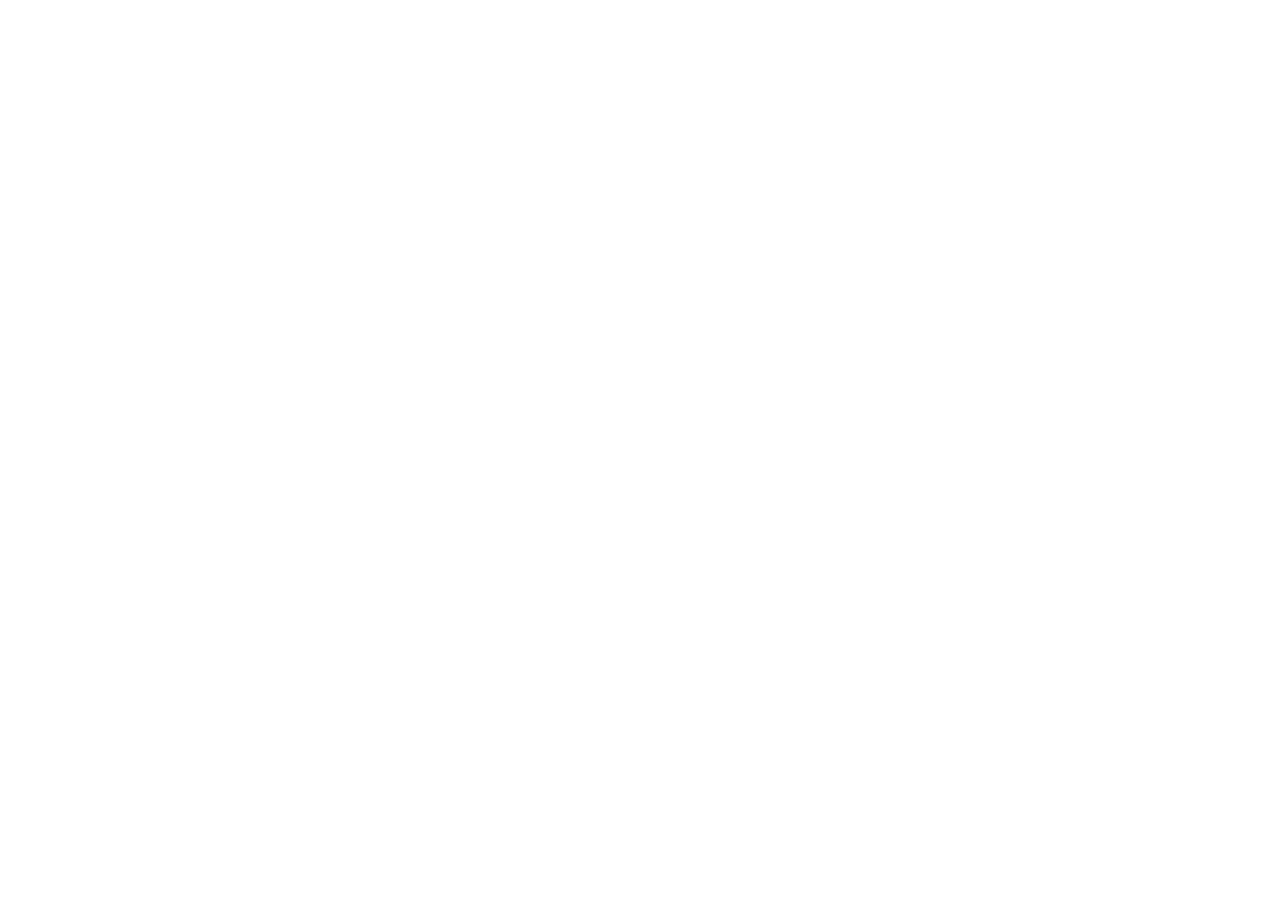
==== pages/PaginaAgendamento.html @ 6a47214d "- Criada as paginas e colocado o bootstrap (CDN)" ====
<!DOCTYPE html>
<html lang="en">
<head>
    <meta charset="UTF-8">
    <meta name="viewport" content="width=device-width, initial-scale=1.0">
    <title>Página de Agendamento</title>
     <link href="https://cdn.jsdelivr.net/npm/bootstrap@5.3.8/dist/css/bootstrap.min.css" rel="stylesheet" integrity="sha384-sRIl4kxILFvY47J16cr9ZwB07vP4J8+LH7qKQnuqkuIAvNWLzeN8tE5YBujZqJLB" crossorigin="anonymous">
</head>
<body>

     <script src="https://cdn.jsdelivr.net/npm/bootstrap@5.3.8/dist/js/bootstrap.bundle.min.js" integrity="sha384-FKyoEForCGlyvwx9Hj09JcYn3nv7wiPVlz7YYwJrWVcXK/BmnVDxM+D2scQbITxI" crossorigin="anonymous"></script>
</body>
</html>
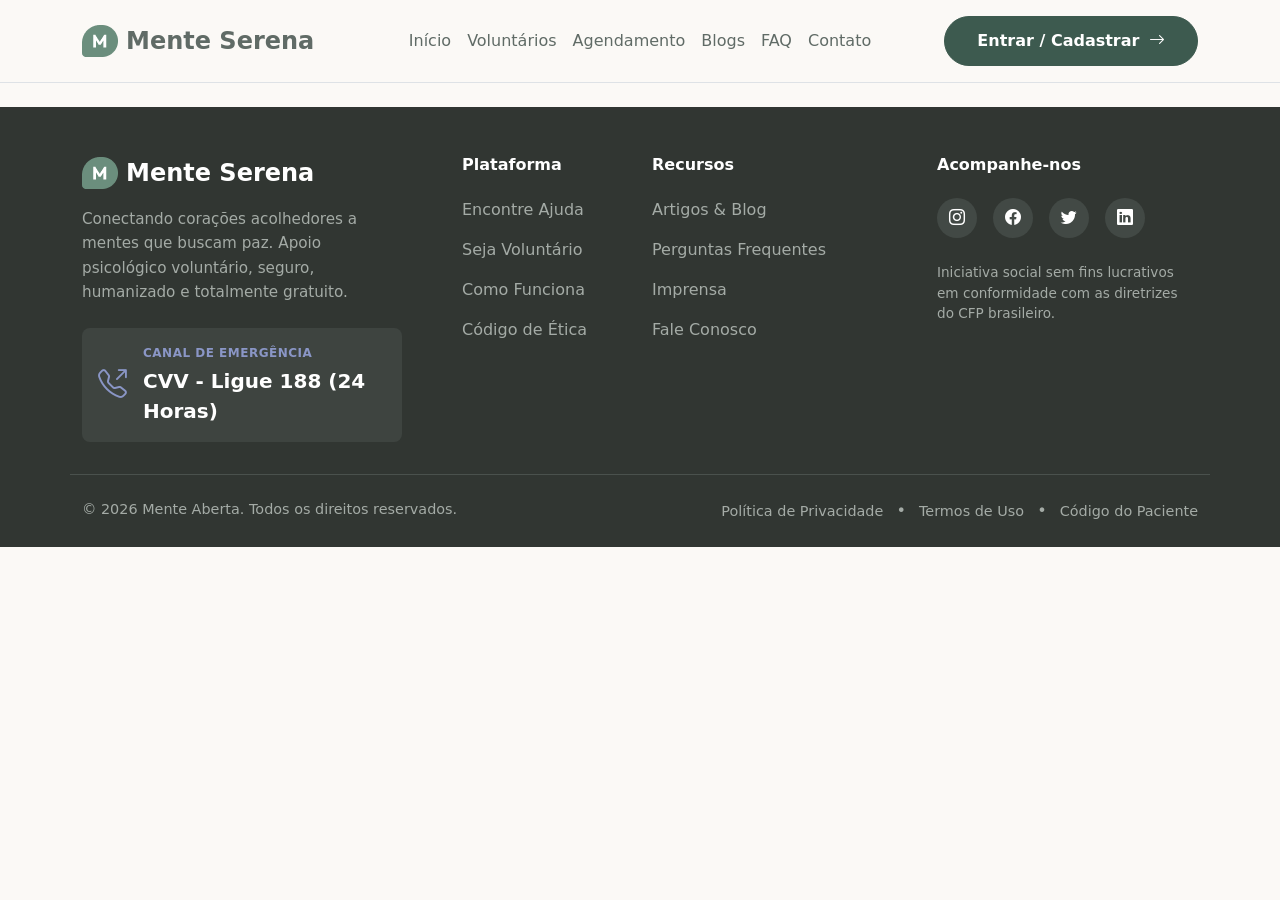
==== commit 8bbcab24: "- Todas telas tem headers e footers" ====
--- a/pages/PaginaAgendamento.html
+++ b/pages/PaginaAgendamento.html
@@ -1,13 +1,140 @@
 <!DOCTYPE html>
 <html lang="en">
+
 <head>
-    <meta charset="UTF-8">
-    <meta name="viewport" content="width=device-width, initial-scale=1.0">
-    <title>Página de Agendamento</title>
-     <link href="https://cdn.jsdelivr.net/npm/bootstrap@5.3.8/dist/css/bootstrap.min.css" rel="stylesheet" integrity="sha384-sRIl4kxILFvY47J16cr9ZwB07vP4J8+LH7qKQnuqkuIAvNWLzeN8tE5YBujZqJLB" crossorigin="anonymous">
+     <meta charset="UTF-8">
+     <meta name="viewport" content="width=device-width, initial-scale=1.0">
+     <title>Página de Agendamento</title>
+     <link href="https://cdn.jsdelivr.net/npm/bootstrap-icons/font/bootstrap-icons.css" rel="stylesheet">
+     <link href="https://cdn.jsdelivr.net/npm/bootstrap@5.3.8/dist/css/bootstrap.min.css" rel="stylesheet"
+          integrity="sha384-sRIl4kxILFvY47J16cr9ZwB07vP4J8+LH7qKQnuqkuIAvNWLzeN8tE5YBujZqJLB" crossorigin="anonymous">
+     <link rel="stylesheet" href="../css/main.css">
+     <link rel="stylesheet" href="../css/login.css">
 </head>
+
 <body>
+     <header class="border-bottom mb-4 py-3">
+          <div class="container">
+               <nav class="d-flex flex-wrap align-items-center justify-content-center justify-content-md-between">
 
-     <script src="https://cdn.jsdelivr.net/npm/bootstrap@5.3.8/dist/js/bootstrap.bundle.min.js" integrity="sha384-FKyoEForCGlyvwx9Hj09JcYn3nv7wiPVlz7YYwJrWVcXK/BmnVDxM+D2scQbITxI" crossorigin="anonymous"></script>
+                    <!-- Parte da Logo -->
+                    <div class="col-md-3 mb-2 mb-md-0 d-flex">
+                         <a class="d-inline-flex align-items-center link-body-emphasis text-decoration-none h4 mb-0"
+                              style="transition: 0.3s;" href="../index.html">
+                              <img src="../img/logo-badge.png" alt="Logo" width="36" height="32" class="me-2">
+                              <span class="fw-semibold">Mente Serena</span>
+                         </a>
+                    </div>
+
+                    <!-- Links de Navegação -->
+                    <ul class="nav col-12 col-md-auto mb-2 justify-content-center mb-md-0">
+                         <li><a href="../index.html" class="nav-link px-2 link-body-emphasis">Início</a></li>
+                         <li><a href="PaginaPerfilVoluntarios.html"
+                                   class="nav-link px-2 link-body-emphasis">Voluntários</a></li>
+                         <li><a href="PaginaAgendamento.html" class="nav-link px-2 link-body-emphasis">Agendamento</a>
+                         </li>
+                         <li><a href="PaginaBlogs.html" class="nav-link px-2 link-body-emphasis">Blogs</a></li>
+                         <li><a href="PaginaFAQ.html" class="nav-link px-2 link-body-emphasis">FAQ</a></li>
+                         <li><a href="PaginaContatoSuporte.html" class="nav-link px-2 link-body-emphasis">Contato</a>
+                         </li>
+                    </ul>
+
+                    <!-- Botões de Login e Jornada -->
+                    <div class="col-md-3 text-md-end text-center mt-3 mt-md-0">
+                         <a href="PaginaCadastro.html" class="btn btn-success fw-semibold">Entrar / Cadastrar
+                              <span class="ms-1">
+                                   <i class="bi bi-arrow-right"></i>
+                              </span>
+                         </a>
+                    </div>
+
+               </nav>
+          </div>
+     </header>
+
+     <main>
+          
+     </main>
+
+     <footer class="bg-footer-custom pt-5 pb-4">
+          <div class="container">
+               <div class="row">
+                    <div class="col-lg-4 col-md-12 mb-4 pe-lg-5">
+                         <a class="d-inline-flex align-items-center text-white text-decoration-none mb-3" href="#">
+                              <img src="../img/logo-badge.png" alt="Logo" width="36" height="32" class="me-2">
+                              <span class="fs-4 fw-bold">Mente Serena</span>
+                         </a>
+                         <p class="text-muted-custom mb-4" style="font-size: 0.95rem; line-height: 1.6;">
+                              Conectando corações acolhedores a mentes que buscam paz. Apoio psicológico voluntário,
+                              seguro,
+                              humanizado e totalmente gratuito.
+                         </p>
+
+                         <div class="emergency-card d-flex align-items-center p-3">
+                              <i class="bi bi-telephone-outbound emergency-icon me-3"></i>
+                              <div>
+                                   <div class="emergency-title text-uppercase fw-semibold mb-1">Canal de Emergência
+                                   </div>
+                                   <div class="fw-bold fs-5 text-white">CVV - Ligue 188 (24 Horas)</div>
+                              </div>
+                         </div>
+                    </div>
+
+                    <div class="col-lg-2 col-md-4 mb-4">
+                         <h6 class="fw-bold mb-4">Plataforma</h6>
+                         <ul class="list-unstyled">
+                              <li class="mb-3"><a href="#" class="footer-link">Encontre Ajuda</a></li>
+                              <li class="mb-3"><a href="#" class="footer-link">Seja Voluntário</a></li>
+                              <li class="mb-3"><a href="#" class="footer-link">Como Funciona</a></li>
+                              <li class="mb-3"><a href="#" class="footer-link">Código de Ética</a></li>
+                         </ul>
+                    </div>
+
+                    <div class="col-lg-3 col-md-4 mb-4">
+                         <h6 class="fw-bold mb-4">Recursos</h6>
+                         <ul class="list-unstyled">
+                              <li class="mb-3"><a href="#" class="footer-link">Artigos & Blog</a></li>
+                              <li class="mb-3"><a href="#" class="footer-link">Perguntas Frequentes</a></li>
+                              <li class="mb-3"><a href="#" class="footer-link">Imprensa</a></li>
+                              <li class="mb-3"><a href="#" class="footer-link">Fale Conosco</a></li>
+                         </ul>
+                    </div>
+
+                    <div class="col-lg-3 col-md-4 mb-4">
+                         <h6 class="fw-bold mb-4">Acompanhe-nos</h6>
+                         <div class="d-flex mb-4">
+                              <a href="#" class="social-btn rounded-circle me-3"><i class="bi bi-instagram"></i></a>
+                              <a href="#" class="social-btn rounded-circle me-3"><i class="bi bi-facebook"></i></a>
+                              <a href="#" class="social-btn rounded-circle me-3"><i class="bi bi-twitter"></i></a>
+                              <a href="#" class="social-btn rounded-circle"><i class="bi bi-linkedin"></i></a>
+                         </div>
+                         <p class="text-muted-custom" style="font-size: 0.85rem; line-height: 1.5;">
+                              Iniciativa social sem fins lucrativos em conformidade com as diretrizes do CFP brasileiro.
+                         </p>
+                    </div>
+               </div>
+
+               <!-- Parte Inferior do Rodapé (Direitos e Links de Privacidade) -->
+               <div class="row border-top border-secondary pt-4 mt-2" style="border-color: #4a514d !important;">
+                    <div class="col-md-6 text-center text-md-start mb-3 mb-md-0">
+                         <p class="text-muted-custom mb-0" style="font-size: 0.9rem;">
+                              © 2026 Mente Aberta. Todos os direitos reservados.
+                         </p>
+                    </div>
+                    <div class="col-md-6 text-center text-md-end">
+                         <a href="#" class="footer-link" style="font-size: 0.9rem;">Política de Privacidade</a>
+                         <span class="text-muted-custom mx-2">•</span>
+                         <a href="#" class="footer-link" style="font-size: 0.9rem;">Termos de Uso</a>
+                         <span class="text-muted-custom mx-2">•</span>
+                         <a href="#" class="footer-link" style="font-size: 0.9rem;">Código do Paciente</a>
+                    </div>
+               </div>
+          </div>
+     </footer>
+
+     <script src="https://cdn.jsdelivr.net/npm/bootstrap@5.3.8/dist/js/bootstrap.bundle.min.js"
+          integrity="sha384-FKyoEForCGlyvwx9Hj09JcYn3nv7wiPVlz7YYwJrWVcXK/BmnVDxM+D2scQbITxI"
+          crossorigin="anonymous"></script>
 </body>
+
 </html>
--- a/css/main.css
+++ b/css/main.css
@@ -0,0 +1,276 @@
+:root {
+    /* Corrigido para formato RGB (R, G, B) para evitar quebra no Bootstrap */
+    --bs-emphasis-color-rgb: 96, 107, 102; 
+    --bs-emphasis-color: #2B3330;
+    --bs-text-p: #606B66;
+    
+    /* Variáveis globais para o tema para facilitar futuras alterações */
+    --theme-primary: #3D5A4F;
+    --theme-primary-hover:  #5A7A6A; /* Tom mais escuro para feedback de clique/hover */
+    --theme-white: #FFFFFF;
+    --theme-547565: #547565; /* Cor verde acinzentada */
+}
+
+body {
+    background-color: #FBF9F6;
+    max-height: 100vh;
+}
+
+/* Agrupamento de propriedades repetidas nos botões */
+.btn-success, .btn-agendar, .btn-voluntario,
+.btn-outline-secondary {
+    border-radius: 2.25rem;
+    padding: 0.75rem 2rem;
+    transition: 0.3s;
+}
+
+.btn-success {
+    --bs-btn-color: #fff;
+    --bs-btn-bg: var(--theme-primary);
+    --bs-btn-border-color: var(--theme-primary);
+    --bs-btn-hover-color: #fff;
+    --bs-btn-hover-bg: var(--theme-primary-hover);
+    --bs-btn-hover-border-color: var(--theme-primary-hover);
+    --bs-btn-focus-shadow-rgb: 60, 153, 110;
+    --bs-btn-active-color: #fff;
+    --bs-btn-active-bg: var(--theme-primary-hover);
+    --bs-btn-active-border-color: var(--theme-primary-hover);
+    --bs-btn-active-shadow: inset 0 3px 5px rgba(0, 0, 0, 0.125);
+    --bs-btn-disabled-color: #fff;
+    --bs-btn-disabled-bg: var(--theme-primary);
+    --bs-btn-disabled-border-color: var(--theme-primary);
+}
+
+.btn-agendar {
+    --bs-btn-color: #6B8E7D; /* Cor do texto do botão */
+    --bs-btn-bg: var(--theme-white);
+    --bs-btn-border-color: var(--theme-white);
+    --bs-btn-hover-color: #fff;
+    --bs-btn-hover-bg: var(--theme-primary-hover);
+    --bs-btn-hover-border-color: var(--theme-primary-hover);
+    --bs-btn-focus-shadow-rgb: 60, 153, 110;
+    --bs-btn-active-color: #fff;
+    --bs-btn-active-bg: var(--theme-primary-hover);
+    --bs-btn-active-border-color: var(--theme-primary-hover);
+    --bs-btn-active-shadow: inset 0 3px 5px rgba(0, 0, 0, 0.125);
+    --bs-btn-disabled-color: #fff;
+    --bs-btn-disabled-bg: var(--theme-white);
+    --bs-btn-disabled-border-color: var(--theme-white);
+}
+
+.btn-voluntario {
+    --bs-btn-color: var(--theme-white); /* Cor do texto do botão */
+    --bs-btn-bg: var(--theme-547565);
+    --bs-btn-border-color: var(--theme-547565);
+    --bs-btn-hover-color: #fff;
+    --bs-btn-hover-bg: var(--theme-primary-hover);
+    --bs-btn-hover-border-color: var(--theme-primary-hover);
+    --bs-btn-focus-shadow-rgb: 60, 153, 110;
+    --bs-btn-active-color: #fff;
+    --bs-btn-active-bg: var(--theme-primary-hover);
+    --bs-btn-active-border-color: var(--theme-primary-hover);
+    --bs-btn-active-shadow: inset 0 3px 5px rgba(0, 0, 0, 0.125);
+    --bs-btn-disabled-color: #fff;
+    --bs-btn-disabled-bg: var(--theme-547565);
+    --bs-btn-disabled-border-color: var(--theme-547565);
+}
+
+.btn-voluntario, .btn-agendar {
+    min-width: 300px; /* Garante que os botões tenham largura mínima consistente */
+    min-height: 60px; /* Garante que os botões tenham altura mínima consistente */
+}
+
+.btn-outline-secondary {
+    --bs-btn-color: var(--theme-primary);
+    --bs-btn-border-color: var(--theme-primary);
+    --bs-btn-hover-color: #fff;
+    --bs-btn-hover-bg: var(--theme-primary);
+    --bs-btn-hover-border-color: var(--theme-primary);
+    --bs-btn-focus-shadow-rgb: 60, 153, 110;
+    --bs-btn-active-color: #fff;
+    --bs-btn-active-bg: var(--theme-primary);
+    --bs-btn-active-border-color: var(--theme-primary);
+    --bs-btn-active-shadow: inset 0 3px 5px rgba(0, 0, 0, 0.125);
+    --bs-btn-disabled-color: var(--theme-primary);
+    --bs-btn-disabled-bg: transparent;
+    --bs-btn-disabled-border-color: var(--theme-primary);
+    --bs-gradient: none;
+}
+
+.text-p li {
+    font-size: 1.125rem;
+    font-weight: 500;
+    color: inherit; /* Herda o --bs-text-p da classe pai automaticamente */
+}
+
+/* =========================================
+   HERANÇA: .card-lt e .card-lt-hero
+   ========================================= */
+
+/* 1. Propriedades base compartilhadas (Herança) */
+.card-lt, 
+.card-lt-hero {
+    text-transform: uppercase;
+    font-weight: bold;
+    color: var(--theme-primary);
+    background-color: #E8EFEA;
+    border-radius: 2.25rem;
+    padding: 0.05rem 1rem;
+}
+
+/* ... Suas variáveis :root continuam iguais ... */
+
+.bg-grid {
+    background-color: #E8EFEA;
+}
+
+/* Ajuste dos Cartões Brancos */
+.bg-grid-div {
+    background-color: #FFFFFF;
+    padding: 2rem 1.5rem; /* Mais espaçamento interno para imitar a imagem */
+    border-radius: 1.5rem; /* Bordas bem arredondadas, mas um pouco mais suaves que 2.25rem */
+    box-shadow: 0 4px 15px rgba(0, 0, 0, 0.02); /* Sombra super leve (opcional, dá profundidade) */
+}
+
+/* Cor e tamanho customizados para os números grandes */
+.text-numbers {
+    color: #6C8E7B; /* Tom de verde acinzentado inspirado na imagem */
+    font-size: 2.8rem;
+    letter-spacing: -1px;
+}
+
+/* Subtítulos menores e mais sutis */
+.text-p {
+    color: var(--bs-text-p);
+    font-weight: 350;
+}
+
+/* Remove a margem extra inferior da tag P dentro do cartão para melhor alinhamento */
+.bg-grid-div p.small {
+    font-size: 1rem;
+}
+
+.bg-footer {
+    background-color: var(--theme-primary);
+}
+
+.bg-footer-custom {
+    background-color: #313632; /* Cor de fundo esverdeada/acinzentada escura */
+    color: #ffffff;
+}
+.text-muted-custom {
+    color: #a4aba6 !important; /* Cor do texto secundário */
+}
+.emergency-card {
+    background-color: #3e4440; /* Fundo do card de emergência */
+    border-radius: 8px;
+}
+.emergency-title {
+    color: #8a96c6; /* Cor roxa/azulada do título de emergência */
+    font-size: 0.75rem;
+    letter-spacing: 0.5px;
+}
+.emergency-icon {
+    color: #8a96c6;
+    font-size: 1.8rem;
+}
+.social-btn {
+    width: 40px;
+    height: 40px;
+    background-color: #424945; /* Fundo dos botões sociais */
+    border: none;
+    color: white;
+    display: inline-flex;
+    align-items: center;
+    justify-content: center;
+    transition: 0.3s;
+}
+.social-btn:hover {
+    background-color: #555d58;
+    color: white;
+}
+.footer-link {
+    color: #a4aba6;
+    text-decoration: none;
+    transition: 0.3s;
+}
+.footer-link:hover {
+    color: #ffffff;
+}
+
+.bg-passo-a-passo {
+    background-color: #f3f5fb; /* Fundo azul acinzentado claro */
+}
+
+.badge-passo {
+    background-color: #eaf1ed; /* Fundo esverdeado da tag */
+    color: #5c7b64; /* Texto verde escuro */
+    padding: 0.4rem 1.2rem;
+    border-radius: 50rem;
+    font-size: 0.75rem;
+    letter-spacing: 0.5px;
+}
+
+.step-card {
+    background-color: #ffffff;
+    border-radius: 24px; /* Bordas bem arredondadas */
+    padding: 2.5rem 2rem; /* Espaçamento interno */
+    box-shadow: 0 4px 15px rgba(0, 0, 0, 0.02); /* Sombra bem sutil */
+    display: flex;
+    flex-direction: column;
+}
+
+.circle-number {
+    width: 60px;
+    height: 60px;
+    border-radius: 50%;
+    background-color: #eceffe; /* Fundo lilás claro */
+    color: #7983c8; /* Texto lilás escuro */
+    display: flex;
+    align-items: center;
+    justify-content: center;
+    font-size: 1.25rem;
+    font-weight: 700;
+    margin-bottom: 1.5rem;
+}
+
+.bg-atende-voluntario {
+    background-color: #6B8E7D; /* Fundo azul acinzentado claro */
+    padding: 2.5rem 2rem; /* Espaçamento interno */
+}
+
+.bg-importancia {
+    background-color: #f3f5fb; /* Fundo azul acinzentado claro */
+    padding: 2.5rem 2rem; /* Espaçamento interno */
+}
+
+.bg-importancia-card {
+    background-color: #FFF; 
+    border-radius: 24px; /* Bordas bem arredondadas */
+    width: 17rem;
+    padding: 2rem 1.5rem; /* Ajustei levemente o padding para os itens respirarem melhor */
+    box-shadow: 0 4px 15px rgba(0, 0, 0, 0.02); /* Sombra bem sutil */
+    margin: 1rem;
+    display: flex;
+    flex-direction: column;
+}
+
+/* Nova classe para o fundo arredondado dos ícones */
+.icon-wrapper {
+    background-color: #e8f5e9; /* Fundo verde bem suave */
+    color: #2e7d32; /* Cor do ícone mais escura para contraste */
+    min-width: 45px;
+    height: 45px;
+    border-radius: 50%; /* Deixa perfeitamente redondo */
+    display: flex;
+    align-items: center;
+    justify-content: center;
+}
+
+/* Estilo sutil para o texto descritivo */
+.card-desc {
+    color: #6c757d;
+    font-size: 0.9rem;
+    line-height: 1.4;
+    margin-bottom: 0;
+}
--- a/css/login.css
+++ b/css/login.css
@@ -0,0 +1,121 @@
+/* Cor de fundo da seção principal para dar contraste com o formulário branco */
+.bg-section {
+    background-color: #F9F8F6;
+}
+
+/* Ajuste do Card de Login */
+.bg-login {
+    background-color: #FFFFFF;
+    box-shadow: 0 8px 30px rgba(0, 0, 0, 0.05); /* Sombra mais difusa e suave */
+    border-radius: 24px; /* Reduzido de 50px para combinar com a imagem */
+    padding: 2.5rem !important;
+}
+
+/* Badge Superior (Seja bem-vindo) */
+.badge-welcome {
+    background-color: #EAF0EC;
+    color: #3D5A4F;
+    padding: 0.5rem 1rem;
+    border-radius: 20px;
+    font-size: 0.8rem;
+    font-weight: 700;
+    letter-spacing: 0.5px;
+}
+
+/* Container de botões (Toggle de Abas) */
+.toggle-container {
+    background-color: #F9F8F6;
+    border-radius: 50px;
+    padding: 4px;
+    display: flex;
+}
+
+.toggle-btn {
+    border-radius: 50px;
+    font-weight: 600;
+    font-size: 0.95rem;
+    color: #8C8C8C;
+    border: none;
+    background: transparent;
+    padding: 10px;
+    transition: all 0.3s ease;
+}
+
+.toggle-btn.active {
+    background-color: #FFFFFF;
+    color: #3D5A4F;
+    box-shadow: 0 2px 10px rgba(0, 0, 0, 0.05);
+}
+
+.toggle-btn-role.active {
+    background-color: #3D5A4F;
+    color: #FFFFFF;
+}
+
+/* Botão de Envio (Criar Conta) */
+.btn-primary-custom {
+    background-color: #3D5A4F;
+    border-color: #3D5A4F;
+    color: #FFFFFF;
+    border-radius: 12px;
+    padding: 12px;
+    transition: 0.3s;
+}
+
+.btn-primary-custom:hover {
+    background-color: #5A7A6A;
+    color: #FFFFFF;
+}
+
+/* Campos de Input */
+.form-control-custom {
+    border-radius: 12px;
+    border: 1px solid #E2EBE8;
+    padding: 0.8rem 1rem;
+    box-shadow: none;
+    font-size: 0.95rem;
+}
+
+.form-control-custom:focus {
+    border-color: #6B8E7D;
+    box-shadow: 0 0 0 0.2rem rgba(107, 142, 125, 0.25);
+}
+
+/* Grupo de Input para a Senha (ícone do olho) */
+.input-group-password .form-control-custom {
+    border-right: none;
+    border-top-right-radius: 0;
+    border-bottom-right-radius: 0;
+}
+
+.input-group-password .input-group-text {
+    background-color: transparent;
+    border: 1px solid #E2EBE8;
+    border-left: none;
+    border-top-right-radius: 12px;
+    border-bottom-right-radius: 12px;
+    cursor: pointer;
+    color: #A0AAB2;
+}
+
+/* Botões Sociais */
+.btn-outline-social {
+    border: 1px solid #E2EBE8;
+    background-color: #FFFFFF;
+    color: #2C3330;
+    border-radius: 12px;
+    padding: 10px;
+    font-weight: 500;
+    font-size: 0.95rem;
+    transition: background-color 0.2s;
+}
+
+.btn-outline-social:hover {
+    background-color: #F8F9FA;
+}
+
+/* Checkbox Personalizado */
+.form-check-input-custom:checked {
+    background-color: #6B8E7D;
+    border-color: #6B8E7D;
+}
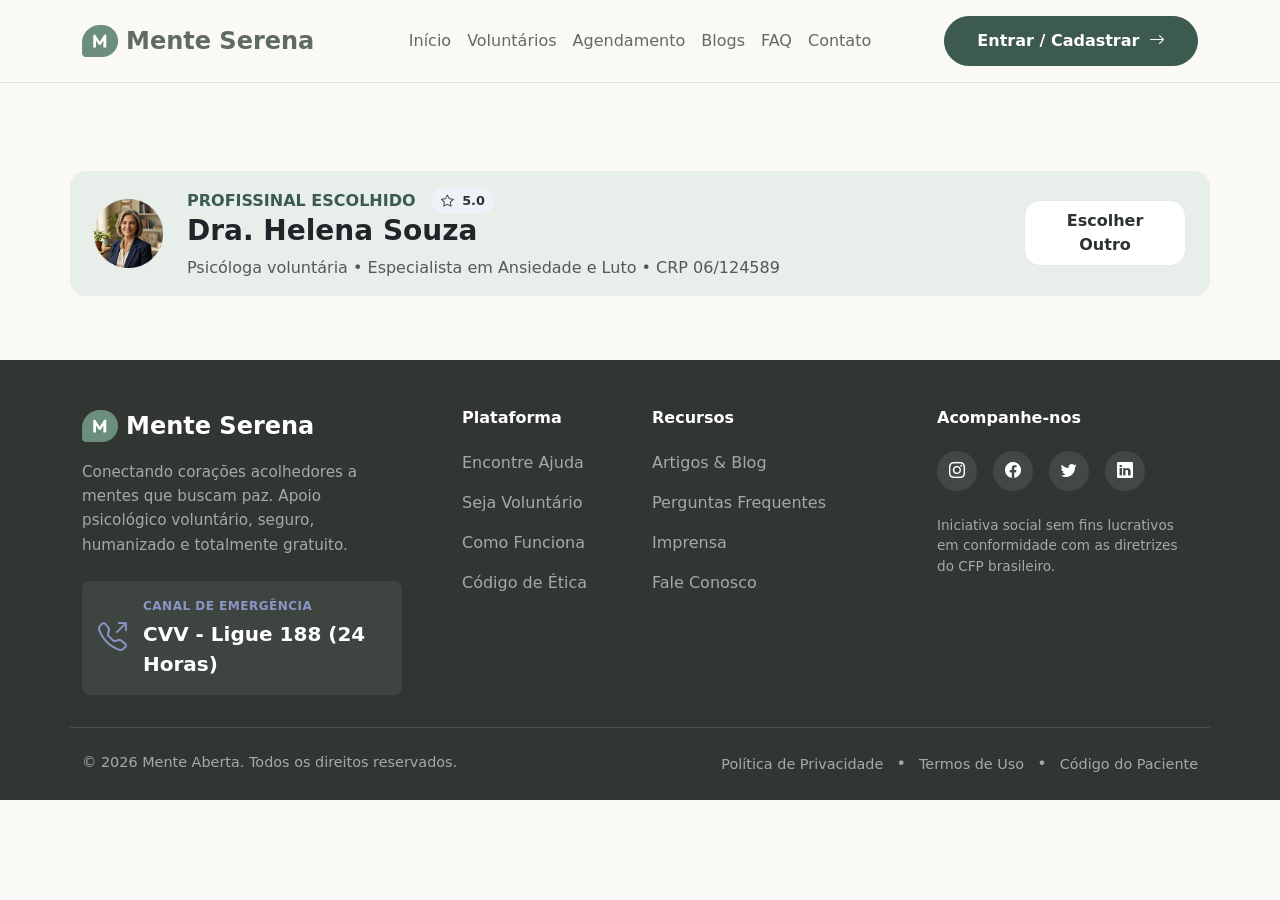
==== commit efb448ab: "- Pagina de agendamento em andamento" ====
--- a/pages/PaginaAgendamento.html
+++ b/pages/PaginaAgendamento.html
@@ -9,7 +9,7 @@
      <link href="https://cdn.jsdelivr.net/npm/bootstrap@5.3.8/dist/css/bootstrap.min.css" rel="stylesheet"
           integrity="sha384-sRIl4kxILFvY47J16cr9ZwB07vP4J8+LH7qKQnuqkuIAvNWLzeN8tE5YBujZqJLB" crossorigin="anonymous">
      <link rel="stylesheet" href="../css/main.css">
-     <link rel="stylesheet" href="../css/login.css">
+     <link rel="stylesheet" href="../css/agendamento.css">
 </head>
 
 <body>
@@ -53,7 +53,33 @@
      </header>
 
      <main>
-          
+          <section class="hero-section">
+               <div class="container px-4 rounded-4 p-3 w-100" style="background-color: #E8EFEA;">
+                    <div class="row g-4">
+                         <div class="col-lg-1 d-flex align-items-center">
+                              <img src="../img/pro-agendamento.png" alt="Dra. Helena Souza" class="img-fluid">
+                         </div>
+                         <div class="col-lg-9">
+                              <div class="d-flex align-items-center">
+                                   <div class="d-inline-flex align-items-center card-lt-hero p-0 me-3">
+                                        <span class="fw-semibold mb-0">PROFISSINAL ESCOLHIDO</span>
+                                   </div>
+                                   <div class="d-flex align-items-center tag-star rounded-4">
+                                        <i class="bi bi-star me-2"></i>
+                                        <span class="fw-semibold">5.0</span>
+                                   </div>
+                              </div>
+                              <h3 class="display fw-bold">Dra. Helena Souza</h3>
+                              <span class="text-muted">Psicóloga voluntária • Especialista em Ansiedade e Luto • CRP
+                                   06/124589</span>
+                         </div>
+                         <div class="col-lg-2 d-flex align-items-center">
+                              <button class="btn btn-agendamento-outline rounded-4 px-4 py-2 fw-semibold">Escolher
+                                   Outro</button>
+                         </div>
+                    </div>
+               </div>
+          </section>
      </main>
 
      <footer class="bg-footer-custom pt-5 pb-4">
--- a/css/main.css
+++ b/css/main.css
@@ -110,7 +110,6 @@
 /* 1. Propriedades base compartilhadas (Herança) */
 .card-lt, 
 .card-lt-hero {
-    text-transform: uppercase;
     font-weight: bold;
     color: var(--theme-primary);
     background-color: #E8EFEA;
@@ -130,6 +129,8 @@
     padding: 2rem 1.5rem; /* Mais espaçamento interno para imitar a imagem */
     border-radius: 1.5rem; /* Bordas bem arredondadas, mas um pouco mais suaves que 2.25rem */
     box-shadow: 0 4px 15px rgba(0, 0, 0, 0.02); /* Sombra super leve (opcional, dá profundidade) */
+    min-height: 220px;
+    max-height: 220px;
 }
 
 /* Cor e tamanho customizados para os números grandes */
@@ -273,4 +274,137 @@
     font-size: 0.9rem;
     line-height: 1.4;
     margin-bottom: 0;
+}
+
+.hero-section {
+    padding: 4rem 0;
+}
+
+/* Caixas de Conteúdo (Cards Brancos) */
+.content-box {
+    background-color: #FFFFFF;
+    border: 1px solid #EAEAEA;
+    border-radius: 1rem;
+    padding: 2.5rem;
+}
+
+/* Efeito sutil de hover nos cards */
+.card-hover {
+    transition: transform 0.2s ease, box-shadow 0.2s ease;
+}
+
+.card-hover:hover {
+    transform: translateY(-3px);
+    box-shadow: 0 0.5rem 1rem rgba(0, 0, 0, 0.08);
+}
+
+/* Ajuste de Botões de Categoria para usarem flex-wrap e gap sem quebrar o layout */
+.btn-category-active,
+.btn-category-inactive {
+    border-radius: 1.75rem;
+    padding: 0.45rem 1.25rem;
+    font-size: 0.85rem;
+    transition: all 0.2s ease-in-out;
+    margin: 0;
+    /* Removido margin-right fixo para usar o gap do bootstrap */
+}
+
+.btn-category-active {
+    background-color: var(--theme-primary);
+    color: #FFFFFF;
+    border: 1px solid #6B8E7D;
+}
+
+.btn-category-active:hover {
+    background-color: #547565;
+    color: #FFFFFF;
+}
+
+.btn-category-inactive {
+    background-color: #FFFFFF;
+    border: 1px solid #EAEAEA;
+    color: #5F6B65;
+}
+
+.btn-category-inactive:hover {
+    background-color: #F8F6F2;
+    color: #212529;
+}
+
+.btn-search {
+    padding: 1rem;
+    background-color: #3D5A4F;
+    color: #FFFFFF;
+}
+
+.btn-search:hover {
+    background-color: #5A7A6A;
+    color: #FFFFFF;
+}
+
+/* 1. Transição suave no contêiner principal */
+.input-group {
+    transition: border-color 0.2s ease-in-out, box-shadow 0.2s ease-in-out;
+}
+
+/* 2. Remove o foco padrão apenas do campo de texto para ele não "cortar" no meio */
+.form-control:focus {
+    box-shadow: none !important;
+    border-color: transparent !important;
+    outline: none;
+}
+
+.input-group:focus-within {
+    border-color: #5a7469 !important;
+    box-shadow: 0 0 0 0.25rem rgba(118, 151, 132, 0.25);
+}
+
+/* Checkbox Personalizado */
+.form-check-input-custom:checked {
+    background-color: #6B8E7D;
+    border-color: #6B8E7D;
+}
+
+.pagination .page-link:focus {
+    box-shadow: none;
+}
+
+.btn-pagination-active {
+    background-color: #547565;
+    width: 32px;
+    height: 32px;
+    display: flex;
+    align-items: center;
+    justify-content: center;
+    padding: 1.15rem;
+}
+
+.btn-pagination-inactive {
+    width: 32px;
+    height: 32px;
+    display: flex;
+    align-items: center;
+    justify-content: center;
+    background-color: #FFFFFF;
+    border: 1px solid #E2EBE8;
+    padding: 1.15rem;
+}
+
+.tag-especializacao, .tag-star {
+    padding: 0.25rem 0.6rem;
+    border-radius: 0.5rem;
+    font-size: 0.8rem;
+    font-weight: 700;
+    display: inline-block;
+    text-transform: capitalize;
+}
+
+.tag-star {
+    background-color: #F0F2FA;
+    color: #2C3330;
+}
+
+.tag-especializacao {
+    background-color: #EBF1EC;
+    color: #6B8E7D;
 }
--- a/css/agendamento.css
+++ b/css/agendamento.css
@@ -0,0 +1,10 @@
+.btn-agendamento-outline {
+    background-color: #FFFFFF;
+    color: #2C3330;
+    border: 1.4px solid #E2EBE8;
+}
+
+.btn-agendamento-outline:hover {
+    background-color: #3D5A4F;
+    color: #FFFFFF;
+}
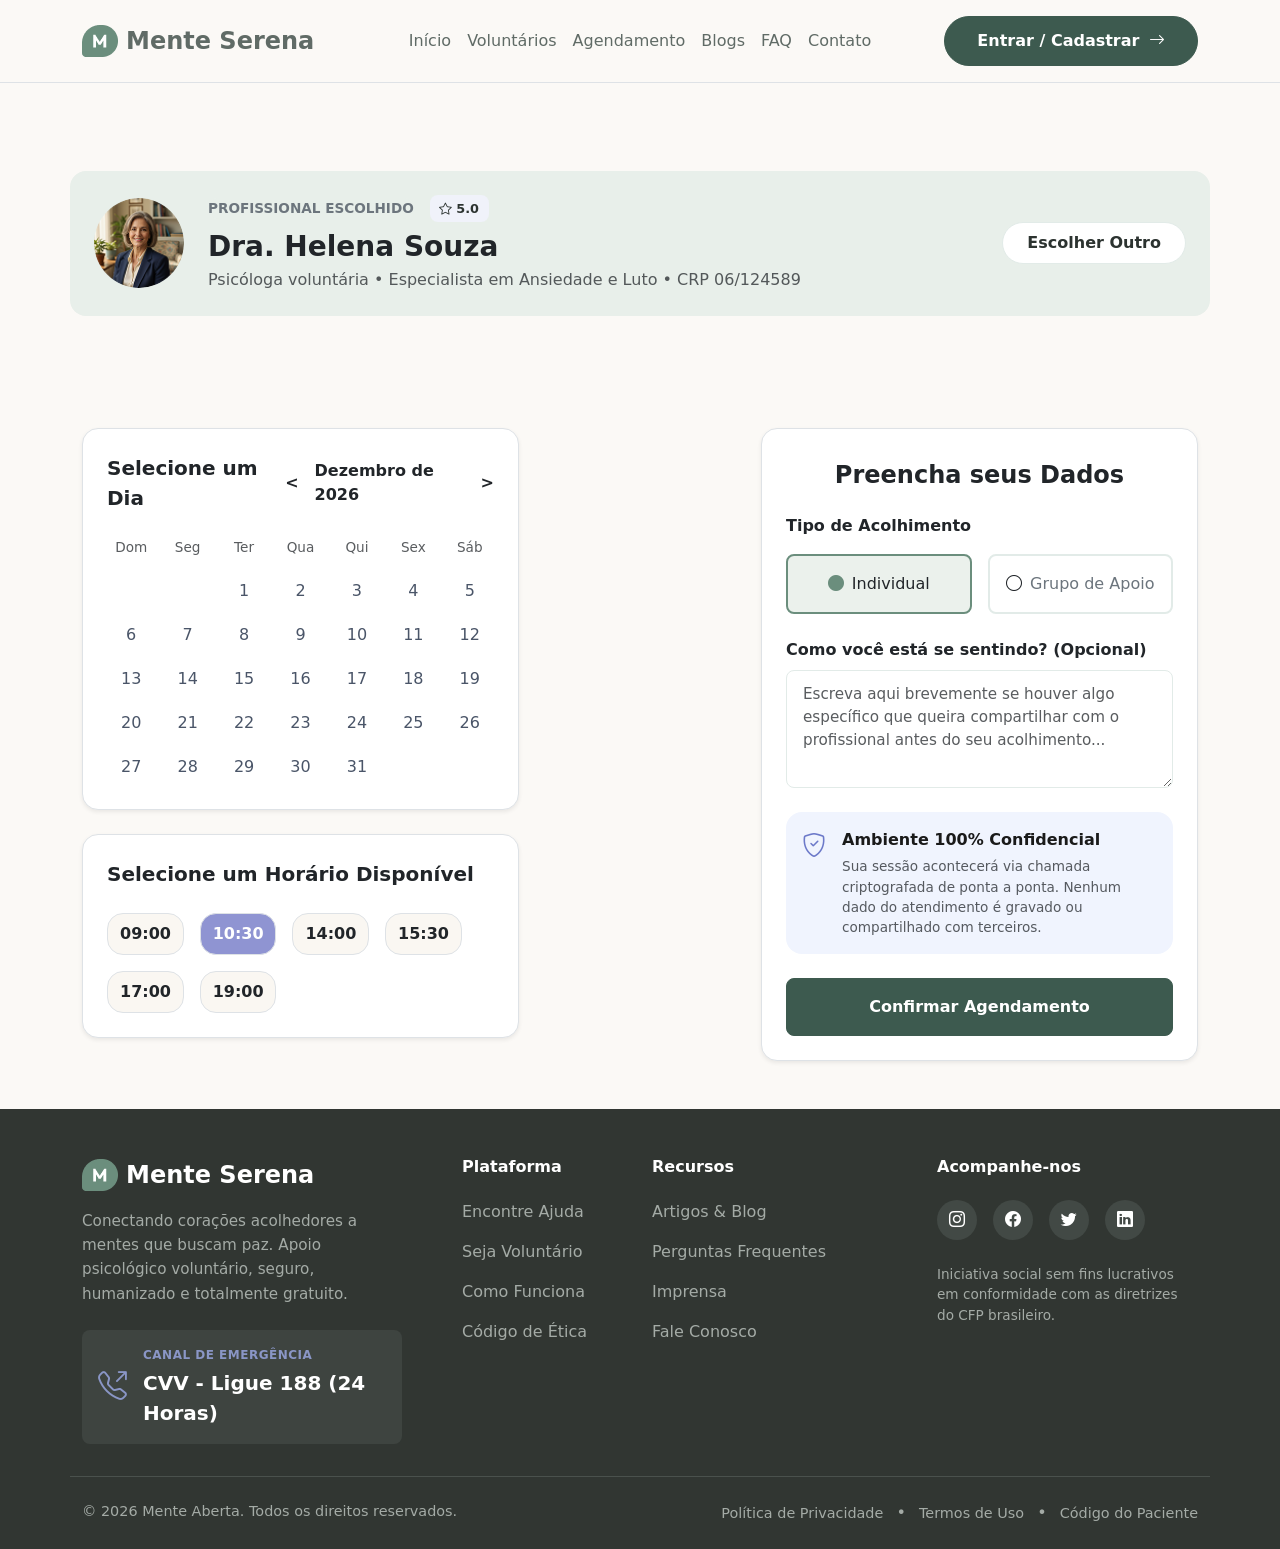
==== commit 00963d3d: "- Tela de agendamento feita" ====
--- a/pages/PaginaAgendamento.html
+++ b/pages/PaginaAgendamento.html
@@ -10,13 +10,13 @@
           integrity="sha384-sRIl4kxILFvY47J16cr9ZwB07vP4J8+LH7qKQnuqkuIAvNWLzeN8tE5YBujZqJLB" crossorigin="anonymous">
      <link rel="stylesheet" href="../css/main.css">
      <link rel="stylesheet" href="../css/agendamento.css">
+     <link rel="stylesheet" href="../css/login.css">
 </head>
 
 <body>
      <header class="border-bottom mb-4 py-3">
           <div class="container">
                <nav class="d-flex flex-wrap align-items-center justify-content-center justify-content-md-between">
-
                     <!-- Parte da Logo -->
                     <div class="col-md-3 mb-2 mb-md-0 d-flex">
                          <a class="d-inline-flex align-items-center link-body-emphasis text-decoration-none h4 mb-0"
@@ -42,47 +42,161 @@
                     <!-- Botões de Login e Jornada -->
                     <div class="col-md-3 text-md-end text-center mt-3 mt-md-0">
                          <a href="PaginaCadastro.html" class="btn btn-success fw-semibold">Entrar / Cadastrar
-                              <span class="ms-1">
-                                   <i class="bi bi-arrow-right"></i>
-                              </span>
+                              <span class="ms-1"><i class="bi bi-arrow-right"></i></span>
                          </a>
                     </div>
-
                </nav>
           </div>
      </header>
 
      <main>
-          <section class="hero-section">
-               <div class="container px-4 rounded-4 p-3 w-100" style="background-color: #E8EFEA;">
-                    <div class="row g-4">
-                         <div class="col-lg-1 d-flex align-items-center">
-                              <img src="../img/pro-agendamento.png" alt="Dra. Helena Souza" class="img-fluid">
-                         </div>
-                         <div class="col-lg-9">
-                              <div class="d-flex align-items-center">
+          <section class="hero-section mb-5">
+               <div class="container px-4 py-4 rounded-4" style="background-color: #E8EFEA;">
+                    <div class="row g-4 align-items-center">
+                         <div class="col-lg-auto d-flex justify-content-center align-items-center">
+                              <!-- Adicionado rounded-circle e fixado o tamanho da imagem para ficar igual o design -->
+                              <img src="../img/pro-agendamento.png" alt="Dra. Helena Souza"
+                                   class="img-fluid rounded-circle object-fit-cover" style="width: 90px; height: 90px;">
+                         </div>
+                         <div class="col-lg text-center text-lg-start">
+                              <div
+                                   class="d-flex align-items-center justify-content-center justify-content-lg-start mb-2">
                                    <div class="d-inline-flex align-items-center card-lt-hero p-0 me-3">
-                                        <span class="fw-semibold mb-0">PROFISSINAL ESCOLHIDO</span>
-                                   </div>
-                                   <div class="d-flex align-items-center tag-star rounded-4">
-                                        <i class="bi bi-star me-2"></i>
-                                        <span class="fw-semibold">5.0</span>
-                                   </div>
-                              </div>
-                              <h3 class="display fw-bold">Dra. Helena Souza</h3>
-                              <span class="text-muted">Psicóloga voluntária • Especialista em Ansiedade e Luto • CRP
-                                   06/124589</span>
-                         </div>
-                         <div class="col-lg-2 d-flex align-items-center">
-                              <button class="btn btn-agendamento-outline rounded-4 px-4 py-2 fw-semibold">Escolher
+                                        <span class="fw-semibold mb-0 text-secondary"
+                                             style="font-size: 0.85rem;">PROFISSIONAL ESCOLHIDO</span>
+                                   </div>
+                                   <div class="d-flex align-items-center tag-star">
+                                        <i class="bi bi-star me-1"></i>
+                                        <span class="fw-bold">5.0</span>
+                                   </div>
+                              </div>
+                              <h3 class="fw-bold mb-1">Dra. Helena Souza</h3>
+                              <span class="text-muted">Psicóloga voluntária • Especialista em
+                                   Ansiedade e Luto • CRP 06/124589</span>
+                         </div>
+                         <div class="col-lg-auto d-flex justify-content-center">
+                              <!-- Transformado em pílula e fundo branco para se destacar no card verde -->
+                              <button
+                                   class="btn btn-agendamento-outline rounded-pill px-4 py-2 fw-semibold">Escolher
                                    Outro</button>
                          </div>
                     </div>
+               </div>
+          </section>
+
+          <section class="container mb-5">
+               <div class="row g-5 justify-content-between">
+
+                    <div class="col-lg-5">
+                         <div class="content-box shadow-sm mb-4 p-4 rounded-4 border bg-white">
+                              <div class="d-flex justify-content-between align-items-center mb-4">
+                                   <span class="fw-bold fs-5">Selecione um Dia</span>
+                                   <div class="d-flex align-items-center gap-3">
+                                        <a class="text-decoration-none text-dark fw-bold" href="#"
+                                             id="anterior">&lt;</a>
+                                        <span id="mes-ano-atual" class="fw-bold fs-6">Maio de 2026</span>
+                                        <a class="text-decoration-none text-dark fw-bold" href="#" id="proximo">&gt;</a>
+                                   </div>
+                              </div>
+                              <div id="calendario-corpo" class="text-center text-muted">
+
+                              </div>
+                         </div>
+
+                         <!-- Box de Horários -->
+                         <div class="content-box shadow-sm p-4 rounded-4 border bg-white">
+                              <span class="fw-bold fs-5 d-block mb-4 text-center text-sm-start">Selecione um Horário
+                                   Disponível</span>
+
+                              <div class="row justify-content-center justify-content-sm-start mx-0">
+                                   <div class="col-12 col-xl-11 px-0">
+                                        <!-- Grid responsivo -->
+                                        <div class="row g-2 g-md-3 justify-content-center justify-content-sm-start">
+                                             <div class="col-6 col-sm-4 col-md-3">
+                                                  <button
+                                                       class="btn btn-horario-inactive w-100 rounded-4 border py-2 fw-bold">09:00</button>
+                                             </div>
+                                             <div class="col-6 col-sm-4 col-md-3">
+                                                  <button
+                                                       class="btn btn-horario-active w-100 rounded-4 border py-2 fw-bold">10:30</button>
+                                             </div>
+                                             <div class="col-6 col-sm-4 col-md-3">
+                                                  <button
+                                                       class="btn btn-horario-inactive w-100 rounded-4 border py-2 fw-bold">14:00</button>
+                                             </div>
+                                             <div class="col-6 col-sm-4 col-md-3">
+                                                  <button
+                                                       class="btn btn-horario-inactive w-100 rounded-4 border py-2 fw-bold">15:30</button>
+                                             </div>
+                                             <div class="col-6 col-sm-4 col-md-3">
+                                                  <button
+                                                       class="btn btn-horario-inactive w-100 rounded-4 border py-2 fw-bold">17:00</button>
+                                             </div>
+                                             <div class="col-6 col-sm-4 col-md-3">
+                                                  <button
+                                                       class="btn btn-horario-inactive w-100 rounded-4 border py-2 fw-bold">19:00</button>
+                                             </div>
+                                        </div>
+                                   </div>
+                              </div>
+                         </div>
+                    </div>
+
+                    <div class="col-lg-5">
+                         <div class="content-box shadow-sm p-4 rounded-4 border bg-white">
+                              <h4 class="fw-bold text-center mb-4 mt-2">Preencha seus Dados</h4>
+
+                              <div class="mb-4">
+                                   <p class="fw-semibold mb-3">Tipo de Acolhimento</p>
+                                   <div class="d-flex gap-3">
+                                        <button
+                                             class="btn btn-acolhimento-active rounded-3 py-3 w-50 d-flex align-items-center justify-content-center gap-2"
+                                             id="btn-individual">
+                                             <i class="bi bi-circle-fill color-active" id="icon-individual"></i>
+                                             <span class="fw-medium">Individual</span>
+                                        </button>
+                                        <button
+                                             class="btn btn-acolhimento-inactive rounded-3 py-3 w-50 d-flex align-items-center justify-content-center gap-2"
+                                             id="btn-grupo-apoio">
+                                             <i class="bi bi-circle" id="icon-grupo-apoio"></i>
+                                             <span class="fw-medium text-secondary">Grupo de Apoio</span>
+                                        </button>
+                                   </div>
+                              </div>
+
+                              <div class="mb-4">
+                                   <label for="mensagem" class="fw-semibold mb-2">Como você está se sentindo?
+                                        (Opcional)</label>
+                                   <textarea class="form-control form-control-custom rounded-3 bg-white" id="mensagem"
+                                        rows="4"
+                                        placeholder="Escreva aqui brevemente se houver algo específico que queira compartilhar com o profissional antes do seu acolhimento..."></textarea>
+                              </div>
+
+                              <!-- Box de Confidencialidade Melhorado -->
+                              <div class="rounded-4 d-flex align-items-start p-3 mb-4 w-100"
+                                   style="background-color: #F0F4FE;">
+                                   <i class="bi bi-shield-check me-3 fs-4" style="color: #6C79C9;"></i>
+                                   <div>
+                                        <p class="fw-bold fs-6 mb-1" style="color: #1a1a1a;">Ambiente 100% Confidencial
+                                        </p>
+                                        <p class="mb-0 text-muted" style="font-size: 0.85rem;">Sua sessão acontecerá via
+                                             chamada criptografada de ponta a ponta. Nenhum dado do atendimento é
+                                             gravado ou compartilhado com terceiros.</p>
+                                   </div>
+                              </div>
+
+                              <button type="submit" class="btn btn-primary-custom w-100 fw-bold py-3 rounded-3">
+                                   Confirmar Agendamento
+                              </button>
+                         </div>
+                    </div>
+
                </div>
           </section>
      </main>
 
      <footer class="bg-footer-custom pt-5 pb-4">
+          <!-- Rodapé Mantido Exatamente Igual -->
           <div class="container">
                <div class="row">
                     <div class="col-lg-4 col-md-12 mb-4 pe-lg-5">
@@ -92,10 +206,8 @@
                          </a>
                          <p class="text-muted-custom mb-4" style="font-size: 0.95rem; line-height: 1.6;">
                               Conectando corações acolhedores a mentes que buscam paz. Apoio psicológico voluntário,
-                              seguro,
-                              humanizado e totalmente gratuito.
+                              seguro, humanizado e totalmente gratuito.
                          </p>
-
                          <div class="emergency-card d-flex align-items-center p-3">
                               <i class="bi bi-telephone-outbound emergency-icon me-3"></i>
                               <div>
@@ -105,7 +217,6 @@
                               </div>
                          </div>
                     </div>
-
                     <div class="col-lg-2 col-md-4 mb-4">
                          <h6 class="fw-bold mb-4">Plataforma</h6>
                          <ul class="list-unstyled">
@@ -115,7 +226,6 @@
                               <li class="mb-3"><a href="#" class="footer-link">Código de Ética</a></li>
                          </ul>
                     </div>
-
                     <div class="col-lg-3 col-md-4 mb-4">
                          <h6 class="fw-bold mb-4">Recursos</h6>
                          <ul class="list-unstyled">
@@ -125,7 +235,6 @@
                               <li class="mb-3"><a href="#" class="footer-link">Fale Conosco</a></li>
                          </ul>
                     </div>
-
                     <div class="col-lg-3 col-md-4 mb-4">
                          <h6 class="fw-bold mb-4">Acompanhe-nos</h6>
                          <div class="d-flex mb-4">
@@ -139,8 +248,6 @@
                          </p>
                     </div>
                </div>
-
-               <!-- Parte Inferior do Rodapé (Direitos e Links de Privacidade) -->
                <div class="row border-top border-secondary pt-4 mt-2" style="border-color: #4a514d !important;">
                     <div class="col-md-6 text-center text-md-start mb-3 mb-md-0">
                          <p class="text-muted-custom mb-0" style="font-size: 0.9rem;">
@@ -161,6 +268,8 @@
      <script src="https://cdn.jsdelivr.net/npm/bootstrap@5.3.8/dist/js/bootstrap.bundle.min.js"
           integrity="sha384-FKyoEForCGlyvwx9Hj09JcYn3nv7wiPVlz7YYwJrWVcXK/BmnVDxM+D2scQbITxI"
           crossorigin="anonymous"></script>
+
+     <script src="../js/paginaAgendamento.js"></script>
 </body>
 
 </html>
--- a/css/main.css
+++ b/css/main.css
@@ -9,6 +9,12 @@
     --theme-primary-hover:  #5A7A6A; /* Tom mais escuro para feedback de clique/hover */
     --theme-white: #FFFFFF;
     --theme-547565: #547565; /* Cor verde acinzentada */
+
+    --green-brand: #769784;
+    --green-brand-hover: #5d7a69;
+    --orange-brand: #E07A5F;
+    --bg-body: #FDFDFD;
+    --bg-hero: #F9F7F3;
 }
 
 body {
@@ -407,4 +413,12 @@
 .tag-especializacao {
     background-color: #EBF1EC;
     color: #6B8E7D;
+}
+
+.btn-primary-custom {
+    border-radius: 0.5rem
+}
+.btn-primary-custom:hover {
+    background-color: var(--green-brand-hover);
+    color: white;
 }
--- a/css/agendamento.css
+++ b/css/agendamento.css
@@ -7,4 +7,30 @@
 .btn-agendamento-outline:hover {
     background-color: #3D5A4F;
     color: #FFFFFF;
+}
+
+.btn-horario-inactive {
+    background-color: #FAF7F2;
+}
+
+.btn-horario-active {
+    background-color: #8F94D2;
+    color: #FFFFFF;
+}
+
+.btn-acolhimento-active {
+    background-color: #EBF1EC;
+    border: 0.15rem solid #6B8E7D;
+}
+
+.btn-acolhimento-inactive {
+    border: 0.15rem solid #E2EBE8
+}
+
+.color-active {
+    color: #6B8E7D;
+}
+
+.color-inactive {
+    color:#E2EBE8;
 }
--- a/css/login.css
+++ b/css/login.css
@@ -0,0 +1,116 @@
+/* Cor de fundo da seção principal para dar contraste com o formulário branco */
+.bg-section {
+    background-color: #F9F8F6;
+}
+
+/* Ajuste do Card de Login */
+.bg-login {
+    background-color: #FFFFFF;
+    box-shadow: 0 8px 30px rgba(0, 0, 0, 0.05); /* Sombra mais difusa e suave */
+    border-radius: 24px; /* Reduzido de 50px para combinar com a imagem */
+    padding: 2.5rem !important;
+}
+
+/* Badge Superior (Seja bem-vindo) */
+.badge-welcome {
+    background-color: #EAF0EC;
+    color: #3D5A4F;
+    padding: 0.5rem 1rem;
+    border-radius: 20px;
+    font-size: 0.8rem;
+    font-weight: 700;
+    letter-spacing: 0.5px;
+}
+
+/* Container de botões (Toggle de Abas) */
+.toggle-container {
+    background-color: #F9F8F6;
+    border-radius: 50px;
+    padding: 4px;
+    display: flex;
+}
+
+.toggle-btn {
+    border-radius: 50px;
+    font-weight: 600;
+    font-size: 0.95rem;
+    color: #8C8C8C;
+    border: none;
+    background: transparent;
+    padding: 10px;
+    transition: all 0.3s ease;
+}
+
+.toggle-btn.active {
+    background-color: #FFFFFF;
+    color: #3D5A4F;
+    box-shadow: 0 2px 10px rgba(0, 0, 0, 0.05);
+}
+
+.toggle-btn-role.active {
+    background-color: #3D5A4F;
+    color: #FFFFFF;
+}
+
+/* Botão de Envio (Criar Conta) */
+.btn-primary-custom {
+    background-color: #3D5A4F;
+    border-color: #3D5A4F;
+    color: #FFFFFF;
+    border-radius: 12px;
+    padding: 12px;
+    transition: 0.3s;
+}
+
+.btn-primary-custom:hover {
+    background-color: #5A7A6A;
+    color: #FFFFFF;
+}
+
+/* Campos de Input */
+.form-control-custom {
+    border-radius: 12px;
+    border: 1px solid #E2EBE8;
+    padding: 0.8rem 1rem;
+    box-shadow: none;
+    font-size: 0.95rem;
+}
+
+.form-control-custom:focus {
+    border-color: #6B8E7D;
+    box-shadow: 0 0 0 0.2rem rgba(107, 142, 125, 0.25);
+}
+
+/* Grupo de Input para a Senha (ícone do olho) */
+.input-group-password .form-control-custom {
+    border-right: none;
+    border-top-right-radius: 0;
+    border-bottom-right-radius: 0;
+}
+
+.input-group-password .input-group-text {
+    background-color: transparent;
+    border: 1px solid #E2EBE8;
+    border-left: none;
+    border-top-right-radius: 12px;
+    border-bottom-right-radius: 12px;
+    cursor: pointer;
+    color: #A0AAB2;
+}
+
+/* Botões Sociais */
+.btn-outline-social {
+    border: 1px solid #E2EBE8;
+    background-color: #FFFFFF;
+    color: #2C3330;
+    border-radius: 12px;
+    padding: 10px;
+    font-weight: 500;
+    font-size: 0.95rem;
+    transition: background-color 0.2s;
+}
+
+.btn-outline-social:hover {
+    background-color: #F8F9FA;
+}
+
